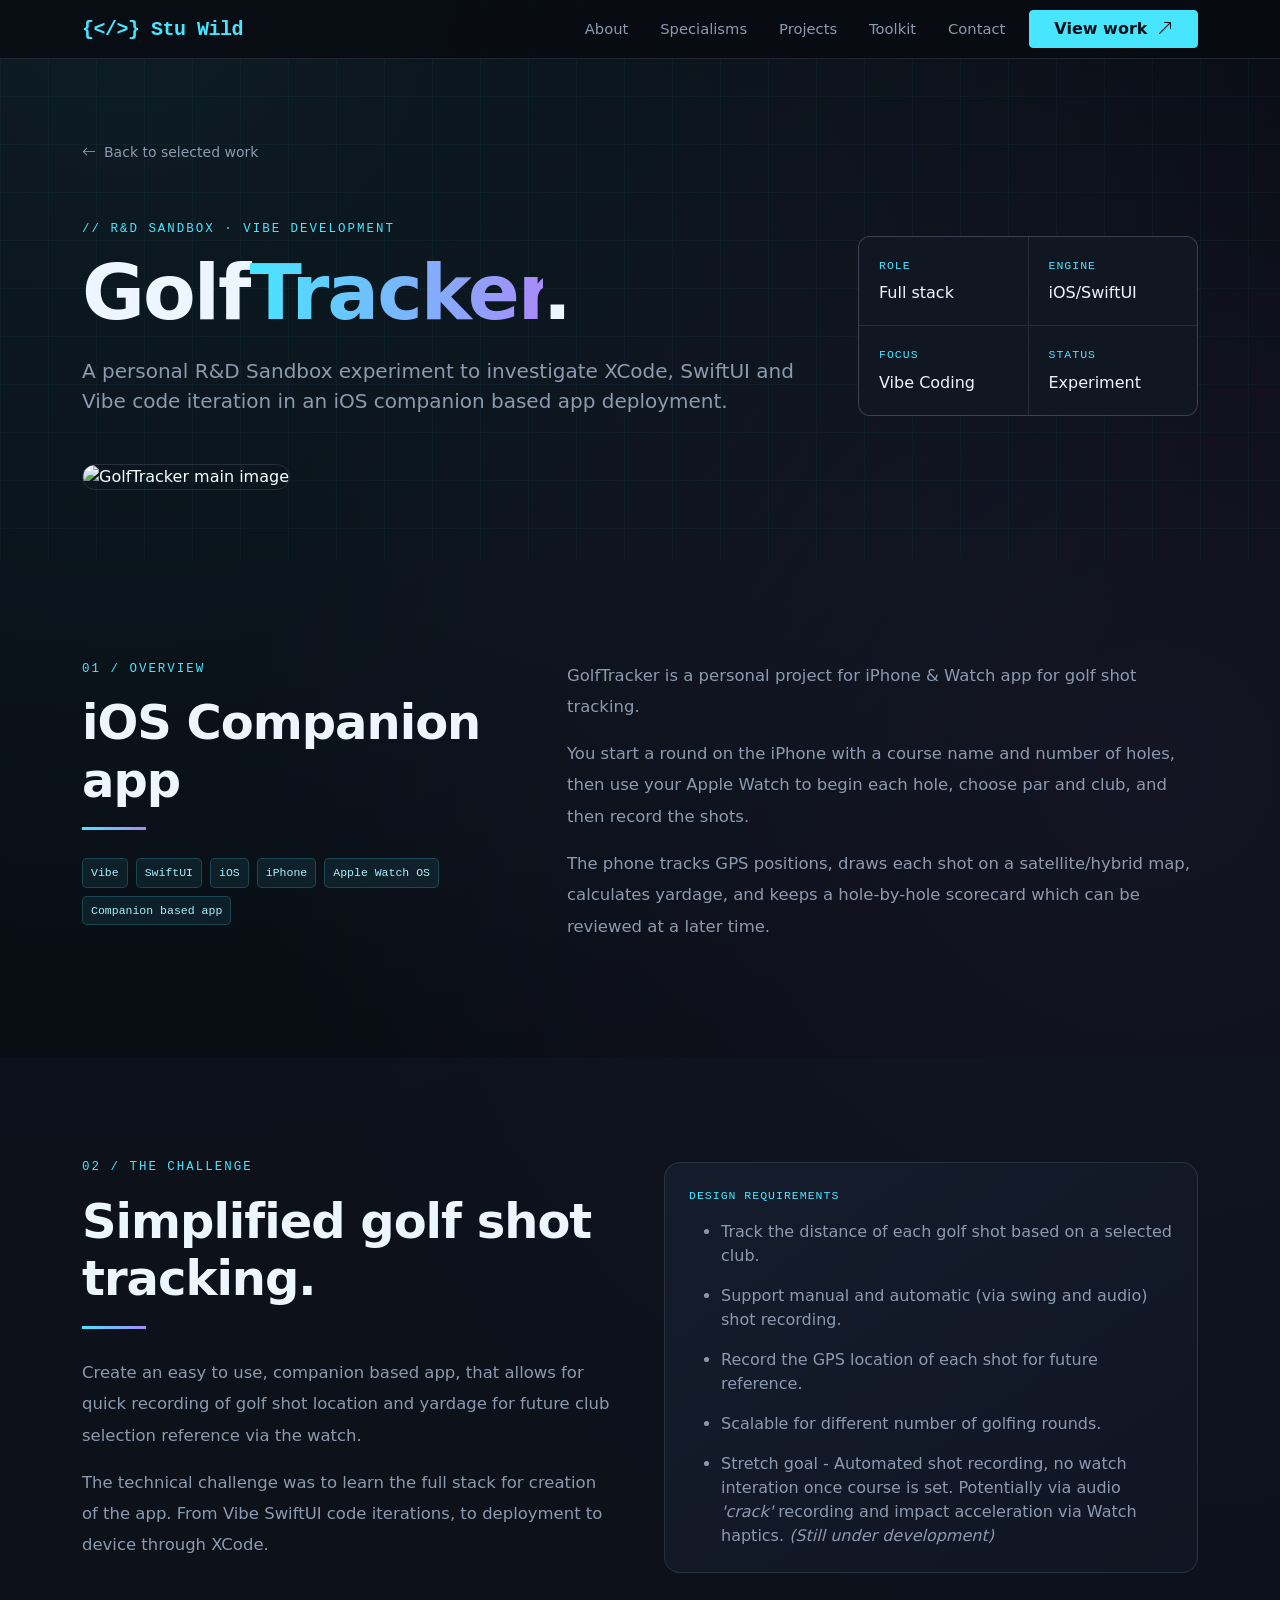
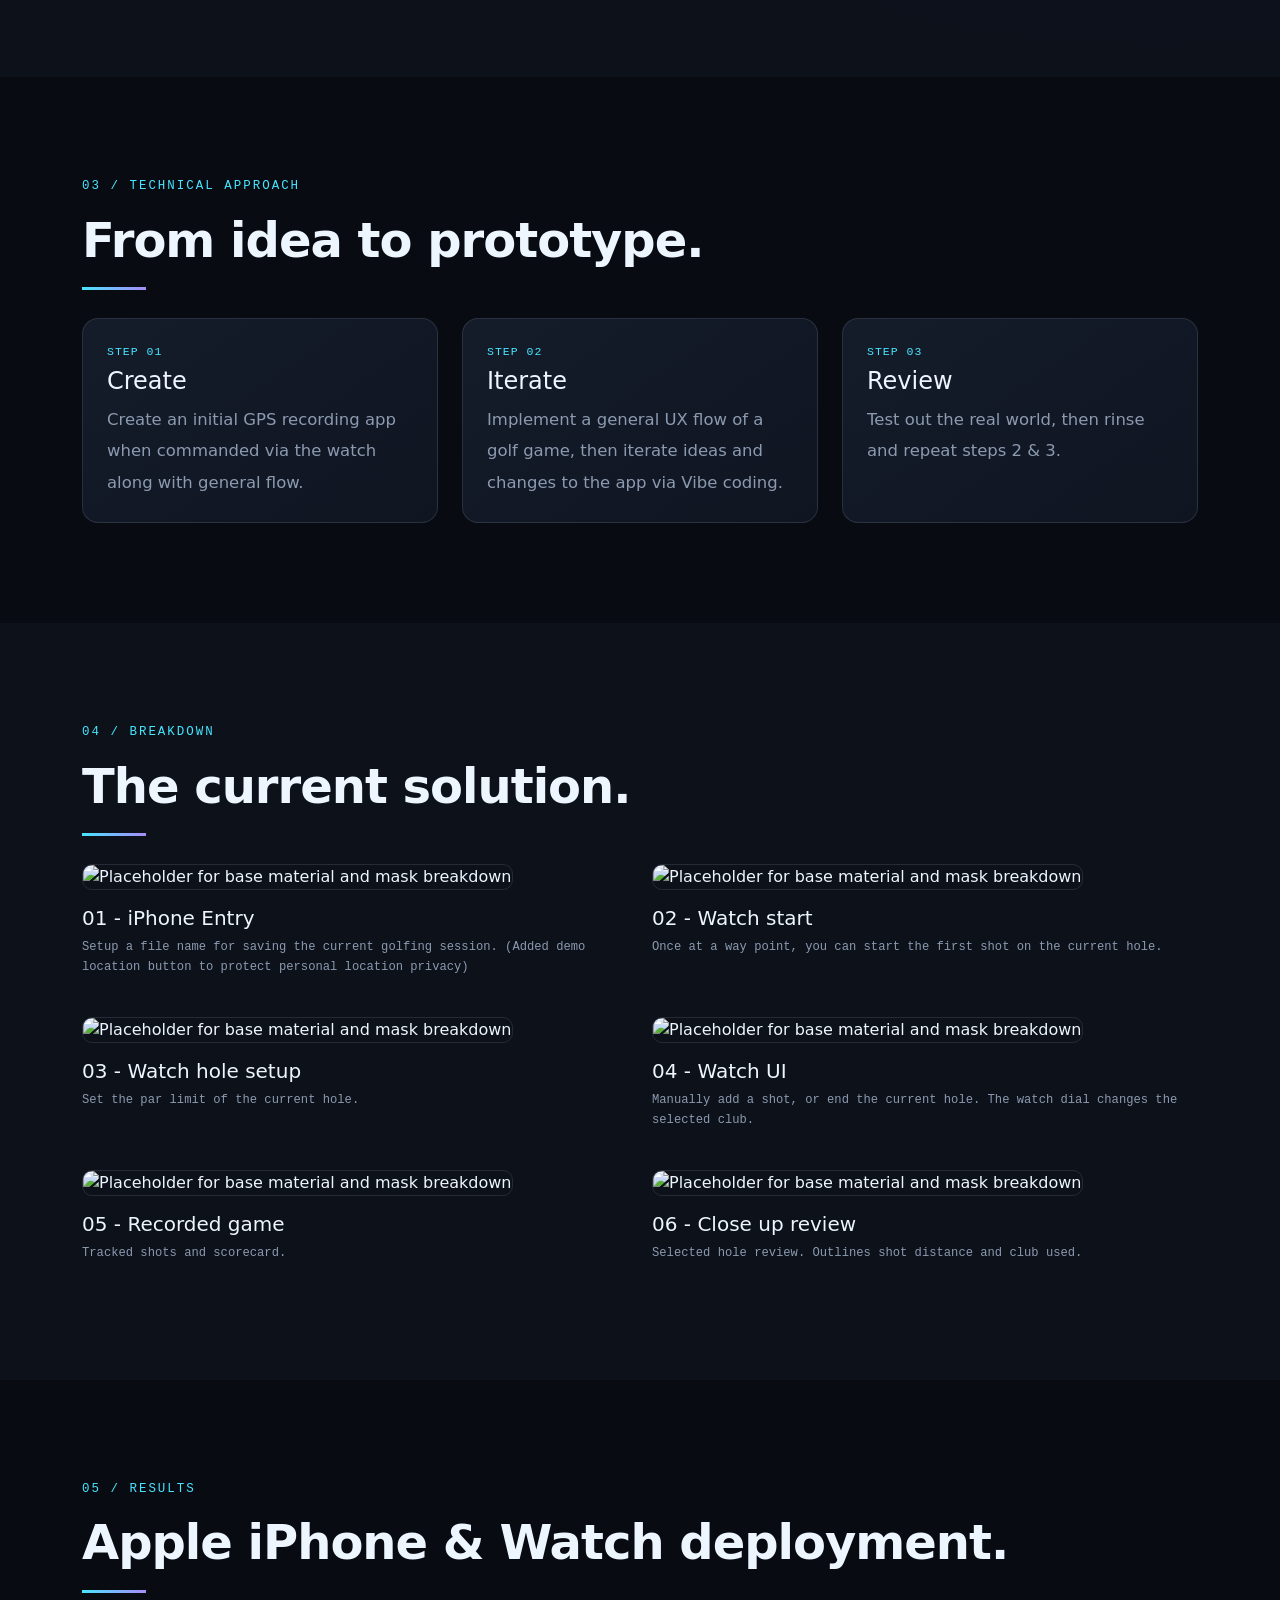
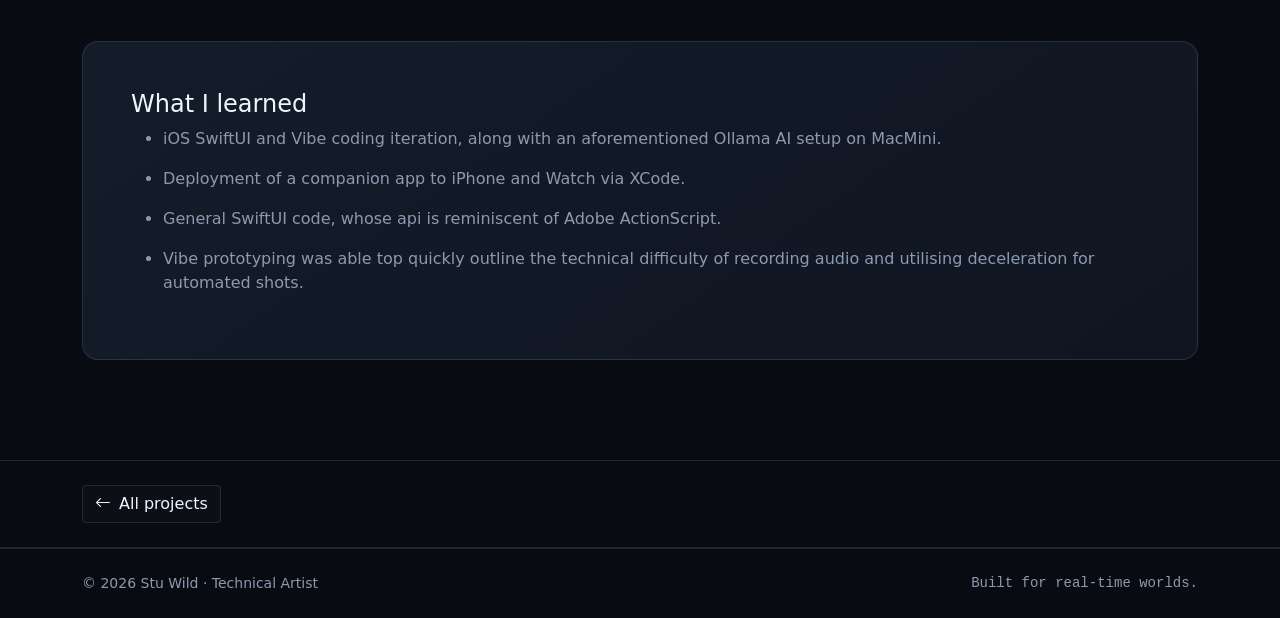
==== golfTracker.html @ a8ab9bf5 "Add some new personal folio work" ====
<!doctype html>
<html lang="en">
<head>
  <meta charset="UTF-8">
  <meta name="viewport" content="width=device-width, initial-scale=1.0">
  <meta name="description" content="R&amp;D Sandbox.">
  <title>R&amp;D Sandbox | Golf Tracker</title>

  <link href="https://cdn.jsdelivr.net/npm/bootstrap@5.3.3/dist/css/bootstrap.min.css" rel="stylesheet">
  <link href="https://cdn.jsdelivr.net/npm/bootstrap-icons@1.11.3/font/bootstrap-icons.css" rel="stylesheet">

  <link href="css/main.css" rel="stylesheet">
</head>
<body>

    <!-- Navigation -->
    <nav class="navbar navbar-expand-lg fixed-top">
      <div class="container">
        <a class="navbar-brand" href="#home"><span class="brand-mark">{&lt;/&gt;} Stu Wild</span></a>

        <button class="navbar-toggler border-secondary" type="button" data-bs-toggle="collapse" data-bs-target="#mainNav" aria-label="Toggle navigation">
          <i class="bi bi-list text-light"></i>
        </button>

        <div class="collapse navbar-collapse" id="mainNav">
          <ul class="navbar-nav ms-auto align-items-lg-center gap-lg-3">
            <li class="nav-item"><a class="nav-link" href="./index.html#about">About</a></li>
            <li class="nav-item"><a class="nav-link" href="./index.html#skills">Specialisms</a></li>
            <li class="nav-item"><a class="nav-link" href="./index.html#projects">Projects</a></li>
            <li class="nav-item"><a class="nav-link" href="./index.html#tools">Toolkit</a></li>
            <li class="nav-item"><a class="nav-link" href="./index.html#contact">Contact</a></li>
            <li class="nav-item"><a class="btn btn-cyan rounded-1 px-4" href="./index.html#projects">View work <i class="bi bi-arrow-up-right ms-1"></i></a></li>
          </ul>
        </div>
      </div>
    </nav>

  <!-- Case study header -->
  <header class="case-hero">
    <div class="container">
      <a href="./index.html#projects" class="text-decoration-none text-muted-custom small">
        <i class="bi bi-arrow-left me-2"></i>Back to selected work
      </a>

      <div class="row align-items-end g-5 mt-2">
        <div class="col-lg-8">
          <p class="eyebrow mb-3">// R&amp;D Sandbox · Vibe Development</p>
          <h1>Golf<span>Tracker</span>.</h1>
          <p class="lead text-muted-custom mt-4 mb-0">
            A personal R&amp;D Sandbox experiment to investigate XCode, SwiftUI and Vibe code iteration in an iOS companion based app deployment.
          </p>
        </div>
        <div class="col-lg-4">
          <div class="metadata-grid">
            <div class="metadata-item"><span class="meta-label">Role</span>Full stack</div>
            <div class="metadata-item"><span class="meta-label">Engine</span>iOS/SwiftUI</div>
            <div class="metadata-item"><span class="meta-label">Focus</span>Vibe Coding</div>
            <div class="metadata-item"><span class="meta-label">Status</span>Experiment</div>
          </div>
        </div>
      </div>

      <img class="hero-art mt-5"
           src="img/golf/app_04_3.png"
           alt="GolfTracker main image">
    </div>
  </header>

  <!-- Overview -->
  <section class="section-padding">
    <div class="container">
      <div class="row g-5">
        <div class="col-lg-5">
          <p class="eyebrow">01 / Overview</p>
          <h2 class="section-heading display-5">iOS Companion app</h2>
          <div class="section-rule"></div>
          <div class="d-flex flex-wrap gap-2">
            <span class="tag">Vibe</span>
            <span class="tag">SwiftUI</span>
            <span class="tag">iOS</span>
            <span class="tag">iPhone</span>
            <span class="tag">Apple Watch OS</span>
            <span class="tag">Companion based app</span>
          </div>
        </div>

        <div class="col-lg-7">
          <p class="body-copy">
          GolfTracker is a personal project for iPhone & Watch app for golf shot tracking.
          </p>
          <p class="body-copy">
          You start a round on the iPhone with a course name and number of holes,
          then use your Apple Watch to begin each hole, choose par and club, and then record the shots.
          </p>
          <p class="body-copy">
          The phone tracks GPS positions, draws each shot on a satellite/hybrid map, calculates yardage, 
          and keeps a hole-by-hole scorecard which can be reviewed at a later time.
          </p>
        </div>
      </div>
    </div>
  </section>

  <!-- Challenge -->
  <section class="section-padding" style="background:rgba(16,22,34,.55);">
    <div class="container">
      <div class="row g-5 align-items-center">
        <div class="col-lg-6">
          <p class="eyebrow">02 / The challenge</p>
          <h2 class="section-heading display-5">Simplified golf shot tracking.</h2>
          <div class="section-rule"></div>
          <p class="body-copy">
            Create an easy to use, companion based app, that allows for quick recording of golf shot location and yardage for future club selection reference via the watch.
          </p>
          <p class="body-copy">
            The technical challenge was to learn the full stack for creation of the app. From Vibe SwiftUI code iterations, to deployment to device through XCode.
          </p>
        </div>

        <div class="col-lg-6">
          <div class="tech-panel p-4">
            <div class="meta-label mb-3">Design requirements</div>
            <ul class="text-muted-custom mb-0">
              <li class="mb-3">Track the distance of each golf shot based on a selected club.</li>
              <li class="mb-3">Support manual and automatic (via swing and audio) shot recording.</li>
              <li class="mb-3">Record the GPS location of each shot for future reference.</li>
              <li class="mb-3">Scalable for different number of golfing rounds.</li>
              <li>Stretch goal - Automated shot recording, no watch interation once course is set. Potentially via audio <i>'crack'</i> recording and impact acceleration via Watch haptics. <i>(Still under development)</i></li>
            </ul>
          </div>
        </div>
      </div>
    </div>
  </section>

  <!-- Process -->
  <section class="section-padding">
    <div class="container">
      <p class="eyebrow">03 / Technical approach</p>
      <h2 class="section-heading display-5">From idea to prototype.</h2>
      <div class="section-rule"></div>

      <div class="row g-4">
        <div class="col-md-4">
          <div class="tech-panel p-4 h-100">
            <span class="meta-label">Step 01</span>
            <h4>Create</h4>
            <p class="body-copy small mb-0">Create an initial GPS recording app when commanded via the watch along with general flow.</p>
          </div>
        </div>
        <div class="col-md-4">
          <div class="tech-panel p-4 h-100">
            <span class="meta-label">Step 02</span>
            <h4>Iterate</h4>
            <p class="body-copy small mb-0">Implement a general UX flow of a golf game, then iterate ideas and changes to the app via Vibe coding.</p>
          </div>
        </div>
        <div class="col-md-4">
          <div class="tech-panel p-4 h-100">
            <span class="meta-label">Step 03</span>
            <h4>Review</h4>
            <p class="body-copy small mb-0">Test out the real world, then rinse and repeat steps 2 & 3.</p>
          </div>
        </div>
      </div>
    </div>
  </section>

  <!-- Visual breakdown -->
  <section class="section-padding" style="background:rgba(16,22,34,.55);">
    <div class="container">
      <p class="eyebrow">04 / Breakdown</p>
      <h2 class="section-heading display-5">The current solution.</h2>
      <div class="section-rule"></div>

      <div class="row g-4">
        <div class="col-md-6">
          <img class="breakdown-image"
               src="./img/golf/app_01.png"
               alt="Placeholder for base material and mask breakdown">
          <h5 class="mt-3">01 - iPhone Entry</h5>
          <p class="caption">Setup a file name for saving the current golfing session. (Added demo location button to protect personal location privacy)</p>
        </div>
        <div class="col-md-6">
          <img class="breakdown-image"
               src="./img/golf/watch_01.png"
               alt="Placeholder for base material and mask breakdown">
          <h5 class="mt-3">02 - Watch start</h5>
          <p class="caption">Once at a way point, you can start the first shot on the current hole.</p>
        </div>
                <div class="col-md-6">
          <img class="breakdown-image"
               src="./img/golf/watch_02.png"
               alt="Placeholder for base material and mask breakdown">
          <h5 class="mt-3">03 - Watch hole setup</h5>
          <p class="caption">Set the par limit of the current hole.</p>
        </div>
                <div class="col-md-6">
          <img class="breakdown-image"
               src="./img/golf/watch_03.png"
               alt="Placeholder for base material and mask breakdown">
          <h5 class="mt-3">04 - Watch UI</h5>
          <p class="caption">Manually add a shot, or end the current hole. The watch dial changes the selected club.</p>
        </div>

        <div class="col-md-6">
          <img class="breakdown-image"
               src="./img/golf/app_04_2.png"
               alt="Placeholder for base material and mask breakdown">
          <h5 class="mt-3">05 - Recorded game</h5>
          <p class="caption">Tracked shots and scorecard.</p>
        </div>
        <div class="col-md-6">
          <img class="breakdown-image"
               src="./img/golf/app_04_3.png"
               alt="Placeholder for base material and mask breakdown">
          <h5 class="mt-3">06 - Close up review</h5>
          <p class="caption">Selected hole review. Outlines shot distance and club used.</p>
        </div>
        
        
      </div>
    </div>
  </section>

  <!-- Results -->
  <section class="section-padding">
    <div class="container">
      <p class="eyebrow">05 / Results</p>
      <h2 class="section-heading display-5">Apple iPhone & Watch deployment.</h2>
      <div class="section-rule"></div>

      <div class="tech-panel p-4 p-md-5 mt-5">
        <h4>What I learned</h4>
        <p class="body-copy mb-0">
        <ul class="text-muted-custom mb-0">
          <li class="mb-3">iOS SwiftUI and Vibe coding iteration, along with an aforementioned Ollama AI setup on MacMini.</li>
          <li class="mb-3">Deployment of a companion app to iPhone and Watch via XCode.</li>
          <li class="mb-3">General SwiftUI code, whose api is reminiscent of Adobe ActionScript.</li>
          <li class="mb-3">Vibe prototyping was able top quickly outline the technical difficulty of recording audio and utilising deceleration for automated shots.</li>
        </p>
      </div>
    </div>
  </section>

  <!-- Case study navigation -->
  <div class="case-nav py-4">
    <div class="container d-flex flex-wrap justify-content-between align-items-center gap-3">
      <a href="technical-artist-bootstrap-portfolio.html#projects" class="btn btn-outline-tech rounded-1">
        <i class="bi bi-arrow-left me-2"></i>All projects
      </a>
      <!--
      <a href="#" class="btn btn-cyan rounded-1">
        Next case study <i class="bi bi-arrow-right ms-2"></i>
      </a>
      -->
    </div>
  </div>

  <footer class="py-4">
    <div class="container d-flex flex-wrap justify-content-between align-items-center gap-3">
      <small>© <span id="year"></span> Stu Wild · Technical Artist</small>
      <small class="font-monospace">Built for real-time worlds.</small>
    </div>
  </footer>

  <script src="https://cdn.jsdelivr.net/npm/bootstrap@5.3.3/dist/js/bootstrap.bundle.min.js"></script>
  <script src="js/main.js"></script>
  <script>
    document.getElementById("year").textContent = new Date().getFullYear();
  </script>
</body>
</html>
---- css/main.css ----
:root {
  --bg: #080b12;
  --panel: #101622;
  --panel-2: #151d2c;
  --text: #edf5ff;
  --muted: #8c9ab0;
  --cyan: #48e5ff;
  --violet: #a78bfa;
  --line: rgba(148, 163, 184, .18);
}

* { box-sizing: border-box; }

html {
  scroll-behavior: smooth;
  scroll-padding-top: 84px;
}

body {
  background:
    radial-gradient(circle at 10% 0%, rgba(72, 229, 255, .08), transparent 30%),
    radial-gradient(circle at 90% 20%, rgba(167, 139, 250, .08), transparent 28%),
    var(--bg);
  color: var(--text);
  font-family: Inter, system-ui, -apple-system, "Segoe UI", sans-serif;
}

a { color: inherit; }
.text-muted-custom { color: var(--muted) !important; }

.navbar {
  background: rgba(8, 11, 18, .88);
  backdrop-filter: blur(14px);
  border-bottom: 1px solid var(--line);
}

.navbar-brand {
  font-weight: 800;
  letter-spacing: -.5px;
}

.brand-mark,
.eyebrow,
.project-meta,
.meta-label,
.code-label,
.code-text {
  font-family: ui-monospace, SFMono-Regular, Menlo, monospace;
}

.brand-mark,
.eyebrow,
.project-meta,
.meta-label {
  color: var(--cyan);
}

.nav-link {
  color: var(--muted);
  font-size: .92rem;
}

.nav-link:hover, .nav-link:focus { color: var(--cyan); }

.hero {
  padding: 130px 0 78px;
  position: relative;
  overflow: hidden;
  background: linear-gradient(rgba(72, 229, 255, .035) 1px, transparent 1px),
              linear-gradient(90deg, rgba(72, 229, 255, .035) 1px, transparent 1px);
  background-size: 48px 48px;
}

.hero:after {
  content: "";
  position: absolute;
  inset: 0;
  pointer-events: none;
  background: linear-gradient(90deg, var(--bg), transparent 45%, var(--bg));
}

.hero > .container {
  position: relative;
  z-index: 1;
}

.eyebrow {
  font-size: .78rem;
  letter-spacing: 2px;
  text-transform: uppercase;
}

.hero h1 {
  font-size: clamp(2.8rem, 6vw, 5.6rem);
  font-weight: 850;
  letter-spacing: -3px;
  line-height: 1;
}

.hero h1 span {
  background: linear-gradient(90deg, var(--cyan), var(--violet));
  -webkit-background-clip: text;
  background-clip: text;
  color: transparent;
}

.hero-copy {
  max-width: 650px;
  color: var(--muted);
  font-size: 1.08rem;
  line-height: 1.8;
}

.case-hero {
  padding: 140px 0 70px;
  background:
    linear-gradient(rgba(72, 229, 255, .035) 1px, transparent 1px),
    linear-gradient(90deg, rgba(72, 229, 255, .035) 1px, transparent 1px);
  background-size: 48px 48px;
}

.case-hero h1 {
  font-size: clamp(2.7rem, 6vw, 5.5rem);
  font-weight: 850;
  letter-spacing: -2px;
  line-height: 1;
}

.case-hero h1 span {
  background: linear-gradient(90deg, var(--cyan), var(--violet));
  -webkit-background-clip: text;
  background-clip: text;
  color: transparent;
}

.hero-art {
  width: 100%;
  height: 430px;
  object-fit: cover;
  border: 1px solid var(--line);
  border-radius: 16px;
  filter: saturate(.8) contrast(1.08);
}

.tech-panel {
  background: linear-gradient(145deg, rgba(21, 29, 44, .96), rgba(16, 22, 34, .96));
  border: 1px solid var(--line);
  border-radius: 16px;
}

.tech-panel:hover {
  border-color: rgba(72, 229, 255, .5);
}

.metadata-grid {
  display: grid;
  grid-template-columns: repeat(2, 1fr);
  gap: 1px;
  background: var(--line);
  border: 1px solid var(--line);
  border-radius: 12px;
  overflow: hidden;
}

.metadata-item {
  background: var(--panel);
  padding: 20px;
}

.meta-label {
  display: block;
  font-size: .72rem;
  letter-spacing: 1px;
  text-transform: uppercase;
  margin-bottom: 7px;
}

.stat {
  border-left: 2px solid var(--cyan);
  padding-left: 16px;
}

.stat strong {
  font-size: 1.65rem;
  display: block;
}

.stat span {
  color: var(--muted);
  font-size: .85rem;
}

.portrait {
  width: 180px;
  height: 180px;
  object-fit: cover;
  border-radius: 24px;
  border: 1px solid rgba(72, 229, 255, .45);
  box-shadow: 0 0 70px rgba(72, 229, 255, .1);
}

.btn-cyan {
  background: var(--cyan);
  color: #061018;
  border: 1px solid var(--cyan);
  font-weight: 750;
}

.btn-cyan:hover {
  background: #a5f4ff;
  border-color: #a5f4ff;
  color: #061018;
}

.btn-outline-tech {
  border: 1px solid var(--line);
  color: var(--text);
  background: rgba(255, 255, 255, .02);
}

.btn-outline-tech:hover {
  border-color: var(--cyan);
  color: var(--cyan);
}

.terminal-card {
  background: rgba(16, 22, 34, .9);
  border: 1px solid var(--line);
  border-radius: 16px;
  box-shadow: 0 0 80px rgba(72, 229, 255, .06);
  overflow: hidden;
}

.terminal-bar {
  border-bottom: 1px solid var(--line);
  padding: 12px 16px;
  color: var(--muted);
  font-family: monospace;
  font-size: .8rem;
}

.terminal-dot {
  width: 9px;
  height: 9px;
  border-radius: 50%;
  display: inline-block;
  margin-right: 5px;
  background: #475569;
}

.terminal-dot:first-child { background: #fb7185; }
.terminal-dot:nth-child(2) { background: #facc15; }
.terminal-dot:nth-child(3) { background: #4ade80; }

.terminal-body {
  padding: 26px;
  font-family: monospace;
  font-size: .86rem;
  line-height: 2;
  color: #b6c7dc;
}

.code-block {
  background: #070a10;
  border: 1px solid var(--line);
  border-radius: 12px;
  padding: 24px;
  color: #b6c7dc;
  font-family: monospace;
  font-size: .83rem;
  line-height: 1.9;
  overflow-x: auto;
}

.syntax-key { color: var(--violet); }
.syntax-value { color: var(--cyan); }
.syntax-comment { color: #64748b; }

.section-padding { padding: 100px 0; }

.section-heading {
  font-weight: 800;
  letter-spacing: -1px;
}

.section-rule {
  width: 64px;
  height: 3px;
  background: linear-gradient(90deg, var(--cyan), var(--violet));
  margin: 18px 0 28px;
}

.skill-icon {
  color: var(--cyan);
  font-size: 1.8rem;
}

.skill-panel {
  height: 100%;
  padding: 28px;
  transition: transform .2s ease, border-color .2s ease;
}

.skill-panel:hover { transform: translateY(-5px); }

.project-card {
  height: 100%;
  overflow: hidden;
  transition: transform .22s ease, border-color .22s ease;
}

.project-card:hover {
  transform: translateY(-5px);
  border-color: rgba(167, 139, 250, .7);
}

.project-art {
  height: 205px;
  display: flex;
  align-items: end;
  padding: 22px;
  background: linear-gradient(135deg, #172b3c, #111827 55%, #281c45);
  position: relative;
  overflow: hidden;
}

.project-art:before {
  content: "";
  position: absolute;
  inset: 0;
  background: linear-gradient(rgba(72, 229, 255, .08) 1px, transparent 1px),
              linear-gradient(90deg, rgba(72, 229, 255, .08) 1px, transparent 1px);
  background-size: 24px 24px;
  transform: skewY(-8deg) scale(1.2);
}

.project-art .art-symbol {
  position: relative;
  font-size: 4rem;
  color: rgba(72, 229, 255, .8);
  text-shadow: 0 0 30px rgba(72, 229, 255, .25);
}

.project-art.violet {
  background: linear-gradient(135deg, #211d3b, #111827 55%, #3a1f39);
}

.project-art.violet .art-symbol {
  color: rgba(167, 139, 250, .85);
}

.project-art.green {
  background: linear-gradient(135deg, #12342f, #111827 55%, #193e47);
}

.project-art.green .art-symbol {
  color: #77f2c3;
}

.project-body {
  padding: 24px;
}

.project-meta {
  font-size: .72rem;
  letter-spacing: 1px;
  text-transform: uppercase;
}

.project-title {
  font-size: 1.25rem;
  font-weight: 750;
}

.project-body p {
  color: var(--muted);
  line-height: 1.7;
}

.project-image {
  display: block;
  height: 205px;
  width: 100%;
  object-fit: cover;
  filter: saturate(.8) contrast(1.08);
}

.body-copy {
  color: var(--muted);
  font-size: 1.03rem;
  line-height: 1.9;
}

.breakdown-image {
  width: 100%;
  height: 280px;
  object-fit: cover;
  border-radius: 10px;
  border: 1px solid var(--line);
  cursor: zoom-in;
}

.breakdown-overlay {
  position: fixed;
  inset: 0;
  width: 100vw;
  height: 100vh;
  background: rgba(5, 8, 14, .92);
  display: flex;
  align-items: center;
  justify-content: center;
  padding: 24px;
  z-index: 1080;
  opacity: 0;
  visibility: hidden;
  transition: opacity .2s ease, visibility .2s ease;
  cursor: zoom-out;
}

.breakdown-overlay.is-open {
  opacity: 1;
  visibility: visible;
}

.breakdown-overlay-figure {
  display: flex;
  flex-direction: column;
  align-items: center;
  gap: 16px;
  max-width: 100%;
  max-height: 100%;
  margin: 0;
  cursor: default;
}

.breakdown-overlay img {
  min-height: 0;
  width: auto;
  height: auto;
  max-width: 100%;
  max-height: 75vh;
  object-fit: contain;
  border-radius: 10px;
  box-shadow: 0 24px 80px rgba(0, 0, 0, .55);
  cursor: default;
}

.breakdown-overlay-caption {
  max-width: 720px;
  color: rgba(255, 255, 255, .78);
  font-family: monospace;
  font-size: .8rem;
  line-height: 1.6;
  text-align: center;
}

.breakdown-overlay-title {
  display: block;
  margin-bottom: 6px;
  color: #fff;
  font-family: inherit;
  font-size: .95rem;
  font-weight: 600;
}

.breakdown-overlay-text {
  display: block;
}

.breakdown-overlay-nav {
  display: none;
  position: absolute;
  top: 50%;
  transform: translateY(-50%);
  align-items: center;
  justify-content: center;
  width: 52px;
  height: 52px;
  padding: 0;
  border: 1px solid rgba(255, 255, 255, .2);
  border-radius: 50%;
  background: rgba(11, 17, 29, .75);
  color: #fff;
  font-size: 2rem;
  line-height: 1;
  cursor: pointer;
  transition: background .2s ease, border-color .2s ease, color .2s ease;
}

.breakdown-overlay.has-navigation .breakdown-overlay-nav {
  display: flex;
}

.breakdown-overlay-nav:hover,
.breakdown-overlay-nav:focus-visible {
  background: rgba(72, 229, 255, .15);
  border-color: var(--cyan);
  color: var(--cyan);
  outline: none;
}

.breakdown-overlay-nav.prev { left: 16px; }
.breakdown-overlay-nav.next { right: 16px; }

@media (max-width: 575.98px) {
  .breakdown-overlay-nav {
    width: 40px;
    height: 40px;
    font-size: 1.5rem;
  }

  .breakdown-overlay-nav.prev { left: 8px; }
  .breakdown-overlay-nav.next { right: 8px; }
}

.caption {
  color: var(--muted);
  font-family: monospace;
  font-size: .76rem;
  line-height: 1.6;
}

.tag {
  display: inline-block;
  background: rgba(72, 229, 255, .08);
  border: 1px solid rgba(72, 229, 255, .2);
  border-radius: 5px;
  color: #a8eff9;
  font-family: monospace;
  font-size: .72rem;
  padding: 5px 8px;
}

.result-number {
  color: var(--cyan);
  font-size: 2.4rem;
  font-weight: 800;
}

.tool-logo {
  color: var(--violet);
  font-size: 1.3rem;
}

.progress {
  height: 5px;
  background: #263246;
}

.progress-bar {
  background: linear-gradient(90deg, var(--cyan), var(--violet));
}

.contact-panel {
  background:
    linear-gradient(135deg, rgba(72, 229, 255, .09), rgba(167, 139, 250, .08)),
    var(--panel);
  border: 1px solid var(--line);
  border-radius: 18px;
}

.form-control, .form-control:focus {
  background: #0b111d;
  border: 1px solid var(--line);
  color: var(--text);
  box-shadow: none;
}

.form-control:focus { border-color: var(--cyan); }
.form-label { color: #c5d1e2; }

.social-link {
  color: var(--muted);
  font-size: 1.35rem;
  text-decoration: none;
}

.social-link:hover { color: var(--cyan); }

.filter-btn {
  border: 1px solid var(--line);
  background: transparent;
  color: var(--muted);
  border-radius: 999px;
  padding: 8px 14px;
  font-size: .85rem;
}

.filter-btn.active,
.filter-btn:hover {
  border-color: var(--cyan);
  color: var(--cyan);
  background: rgba(72, 229, 255, .06);
}

.case-study {
  padding: 28px;
}

.case-study h3 {
  font-size: 1.15rem;
  font-weight: 750;
}

.case-study p,
.case-study li {
  color: var(--muted);
  line-height: 1.75;
}

.case-nav {
  border-top: 1px solid var(--line);
  border-bottom: 1px solid var(--line);
}

.timeline {
  border-left: 1px solid var(--line);
  padding-left: 24px;
}

.timeline-item {
  position: relative;
  margin-bottom: 28px;
}

.timeline-item:before {
  content: "";
  position: absolute;
  left: -31px;
  top: 5px;
  width: 12px;
  height: 12px;
  border-radius: 50%;
  background: var(--cyan);
  box-shadow: 0 0 0 5px rgba(72, 229, 255, .08);
}

.timeline-item h4 {
  font-size: 1rem;
  margin-bottom: 5px;
}

.timeline-item small {
  color: var(--cyan);
  font-family: monospace;
}

footer {
  border-top: 1px solid var(--line);
  color: var(--muted);
}

@media (max-width: 767px) {
  .hero {
    padding-top: 112px;
  }

  .hero-art {
    height: 280px;
  }

  .metadata-grid {
    grid-template-columns: 1fr;
  }

  .portrait {
    width: 128px;
    height: 128px;
  }

  .hero h1 {
    letter-spacing: -1.8px;
  }

  .section-padding {
    padding: 70px 0;
  }
}
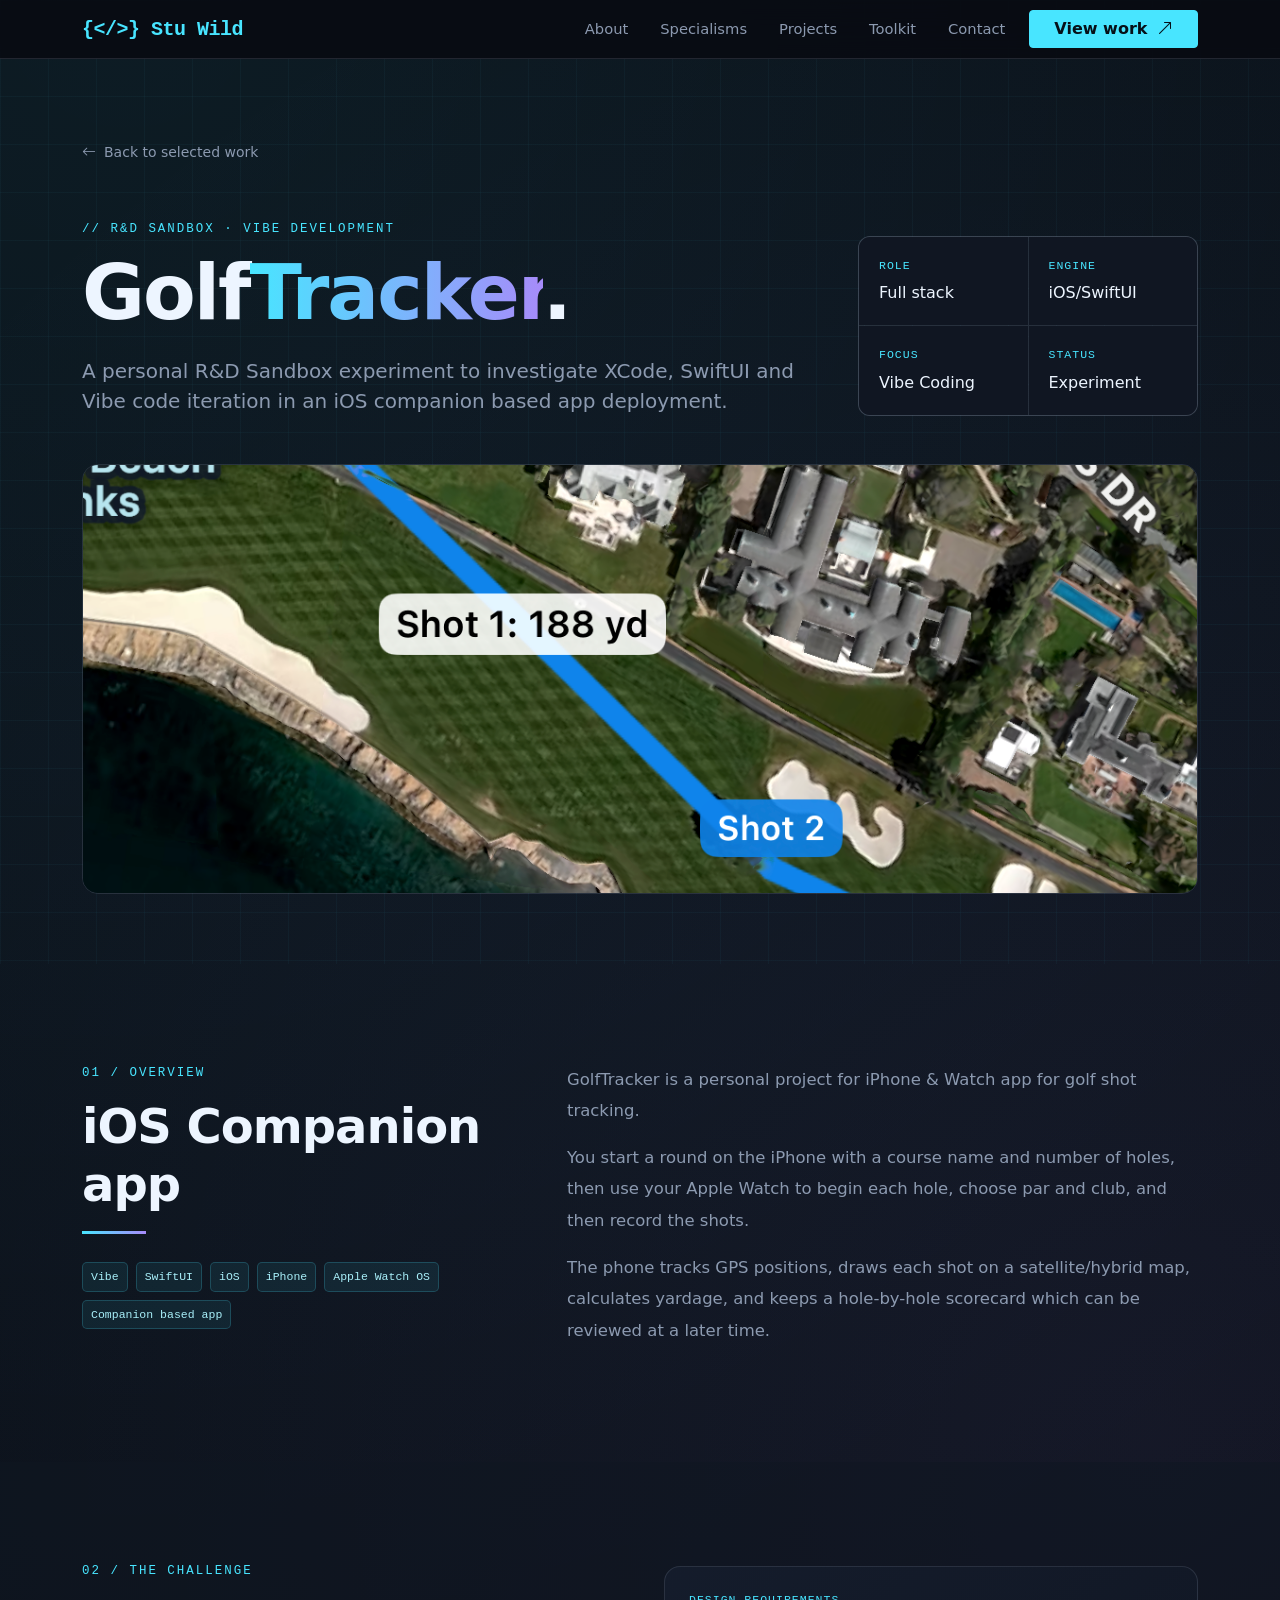
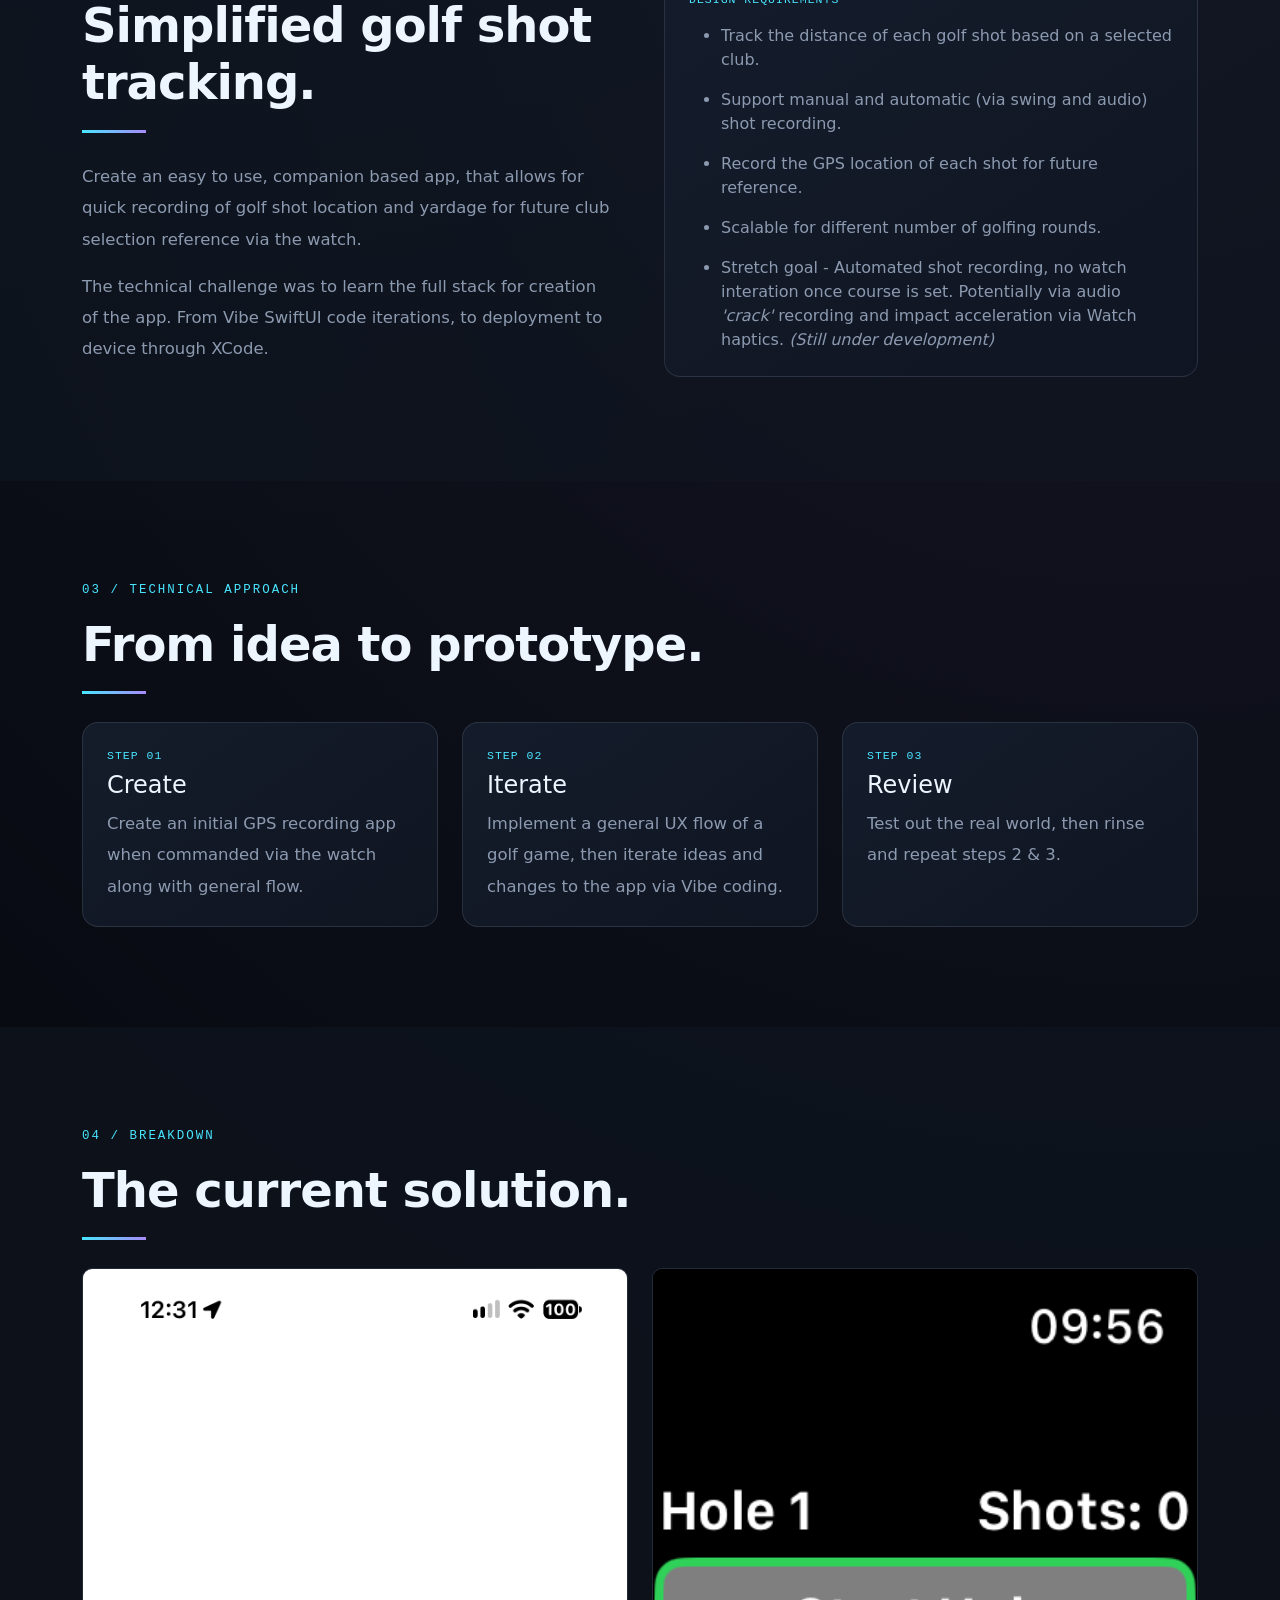
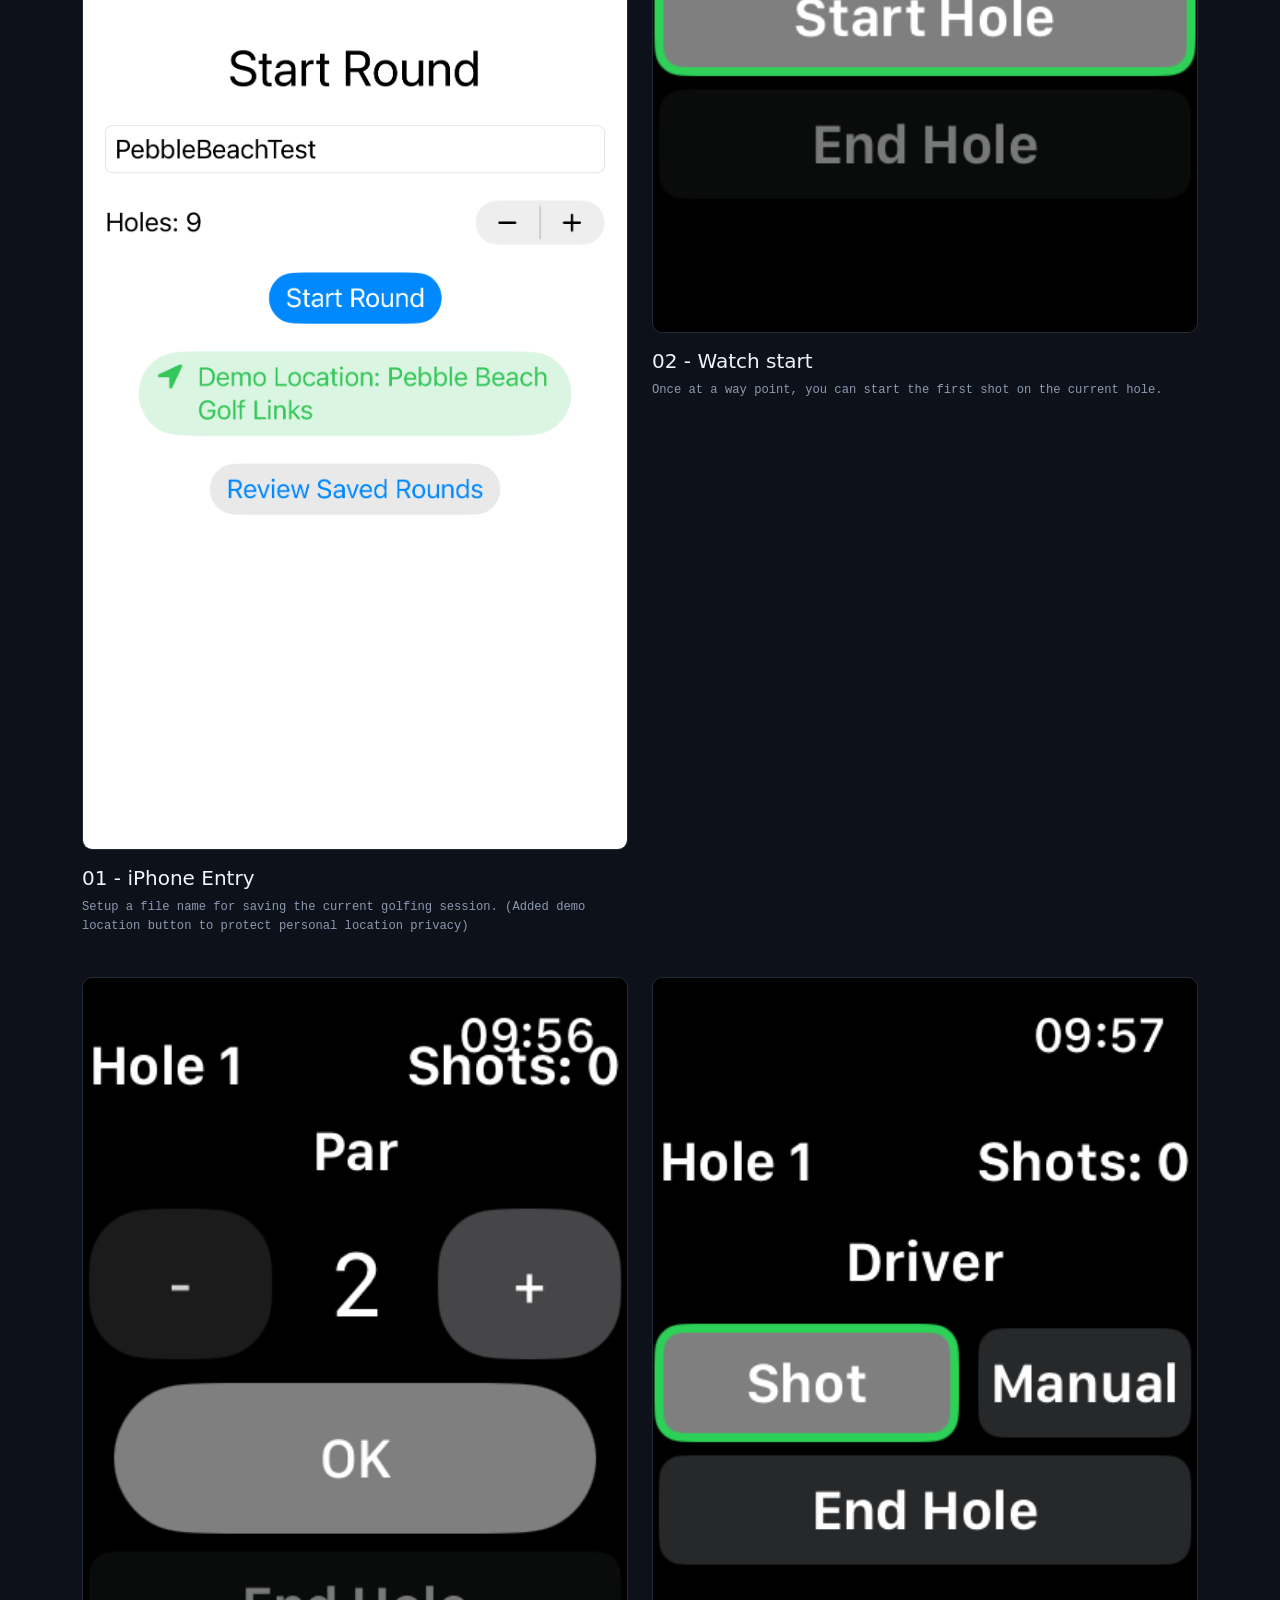
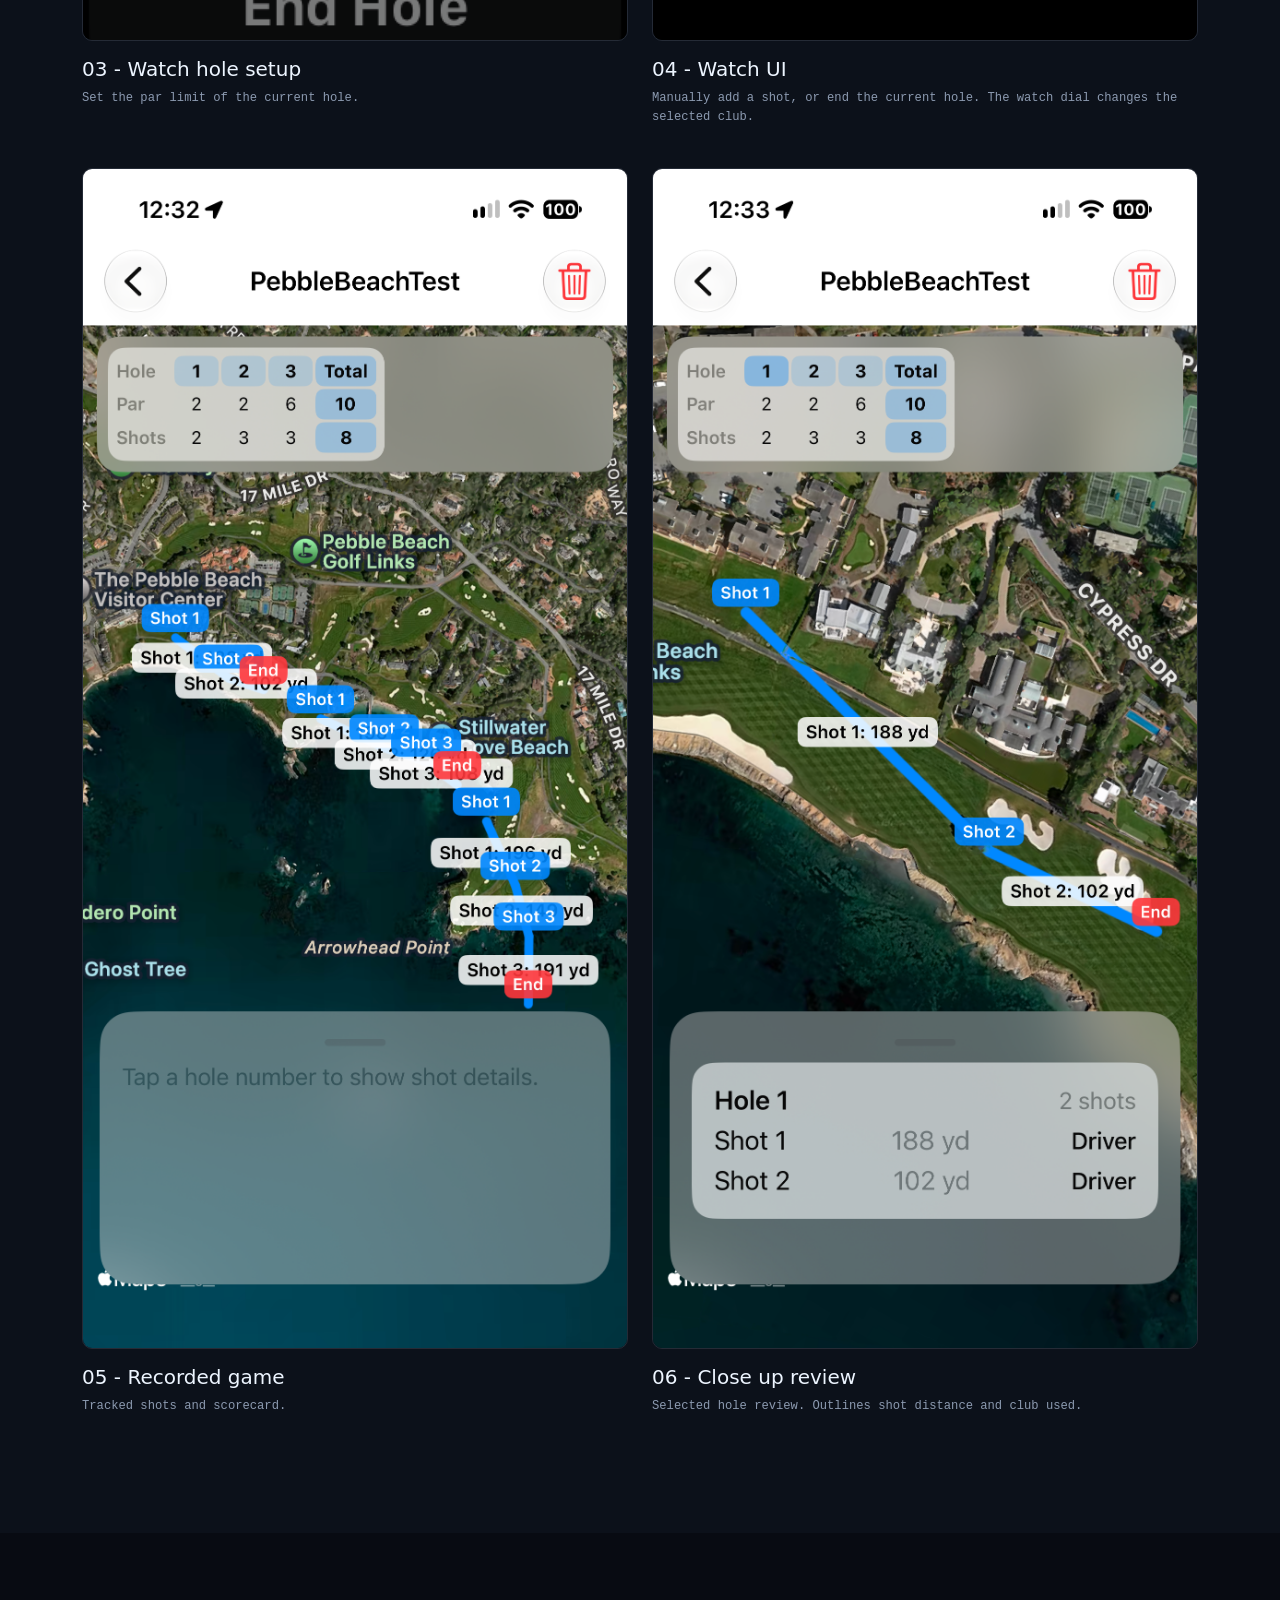
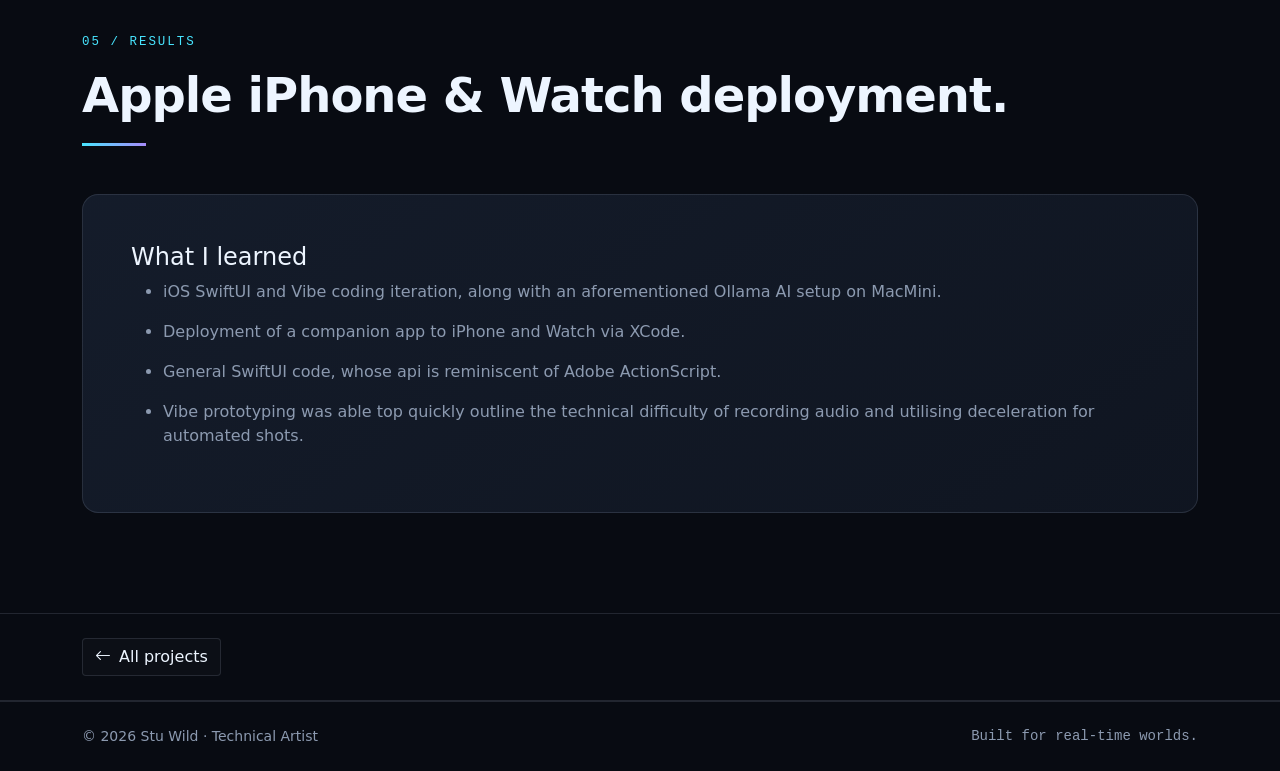
==== commit 85de0059: "Content updates - add case study - Fix some general navigation issues" ====
--- a/golfTracker.html
+++ b/golfTracker.html
@@ -16,7 +16,7 @@
     <!-- Navigation -->
     <nav class="navbar navbar-expand-lg fixed-top">
       <div class="container">
-        <a class="navbar-brand" href="#home"><span class="brand-mark">{&lt;/&gt;} Stu Wild</span></a>
+          <a class="navbar-brand" href="index.html#top"><span class="brand-mark">{&lt;/&gt;} Stu Wild</span></a>
 
         <button class="navbar-toggler border-secondary" type="button" data-bs-toggle="collapse" data-bs-target="#mainNav" aria-label="Toggle navigation">
           <i class="bi bi-list text-light"></i>
@@ -246,7 +246,7 @@
   <!-- Case study navigation -->
   <div class="case-nav py-4">
     <div class="container d-flex flex-wrap justify-content-between align-items-center gap-3">
-      <a href="technical-artist-bootstrap-portfolio.html#projects" class="btn btn-outline-tech rounded-1">
+      <a href="./index.html#work" class="btn btn-outline-tech rounded-1">
         <i class="bi bi-arrow-left me-2"></i>All projects
       </a>
       <!--
--- a/css/main.css
+++ b/css/main.css
@@ -392,9 +392,10 @@
 }
 
 .breakdown-image {
+  display: block;
   width: 100%;
-  height: 280px;
-  object-fit: cover;
+  height: auto;
+  object-fit: contain;
   border-radius: 10px;
   border: 1px solid var(--line);
   cursor: zoom-in;
